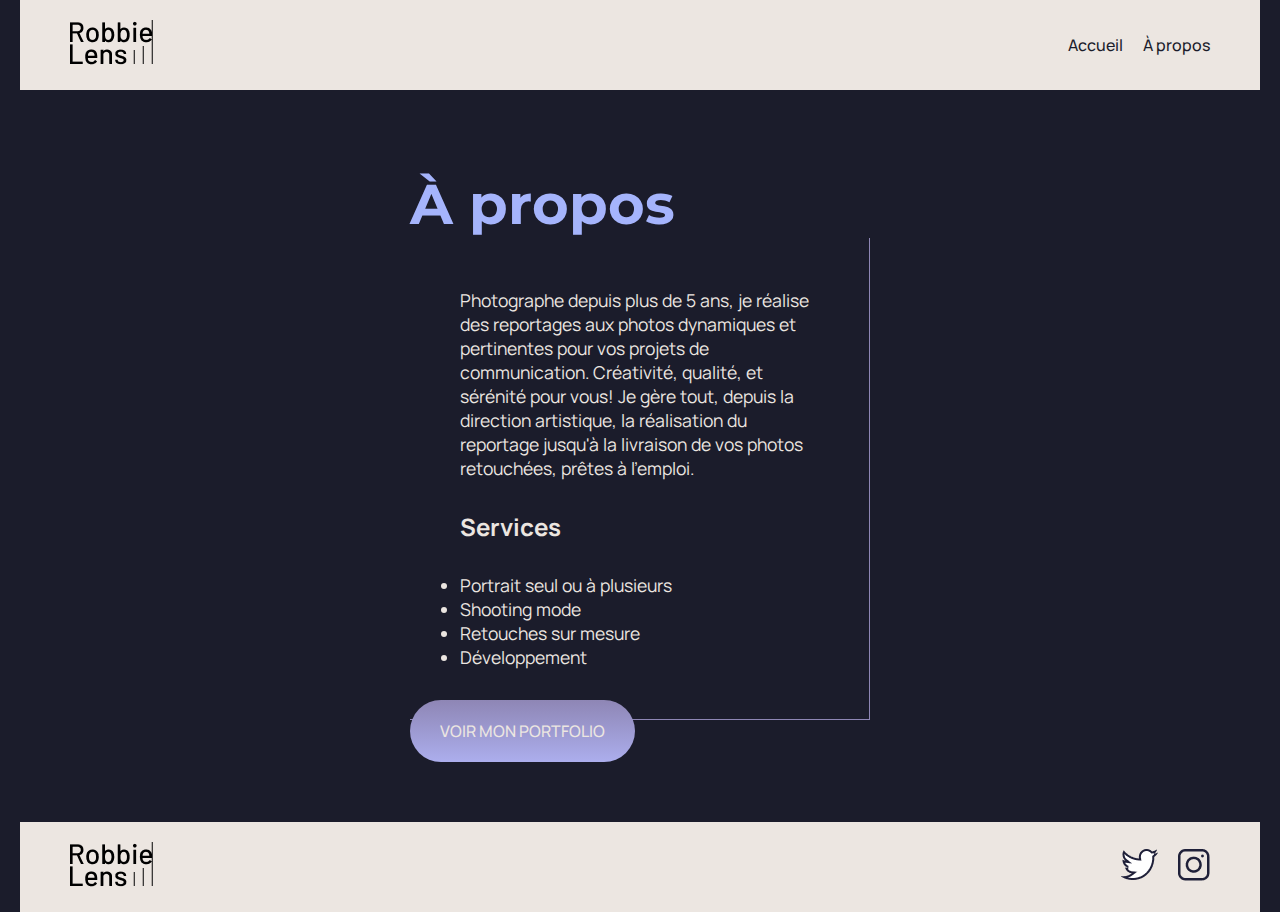
==== a-propos.html @ 096ef297 "premier refactor des styles" ====
<!DOCTYPE html>
<html lang="fr">
  <head>
    <meta charset="UTF-8" />
    <meta
      http-equiv="X-UA-Compatible"
      content="IE=edge" />
    <meta
      name="viewport"
      content="width=device-width, initial-scale=1.0" />

    <!-- Import Google Fonts: Montserrat(48px, all available) et Manrope(48px, all available) -->
    <link
      rel="preconnect"
      href="https://fonts.googleapis.com" />
    <link
      rel="preconnect"
      href="https://fonts.gstatic.com"
      crossorigin />
    <link
      href="https://fonts.googleapis.com/css2?family=Manrope:wght@200;300;400;500;600;700;800&family=Montserrat:ital,wght@0,100;0,200;0,300;0,400;0,500;0,600;0,700;0,800;0,900;1,100;1,200;1,300;1,400;1,500;1,600;1,700;1,800;1,900&display=swap"
      rel="stylesheet" />

    <!-- Import CSS Files -->
    <link
      rel="stylesheet"
      href="styles.css" />
    <link
      rel="stylesheet"
      href="a-propos.styles.css" />

    <title>À propos - Robbie Lens Photographie</title>
  </head>

  <body>
    <div class="page-container">
      <header>
        <a
          href="index.html"
          class="lien-icone">
          <img
            src="images/robbie-lens-logo.png"
            alt="Logo Robbie Lens" />
        </a>
        <nav>
          <a href="index.html">Accueil</a>
          <a href="a-propos.html">À propos</a>
        </nav>
      </header>
      <main class="main-container">
        <section>
          <h1>À propos</h1>
          <div class="carre-contenu">
            <p>
              Photographe depuis plus de 5 ans, je réalise des reportages aux
              photos dynamiques et pertinentes pour vos projets de
              communication. Créativité, qualité, et sérénité pour vous! Je gère
              tout, depuis la direction artistique, la réalisation du reportage
              jusqu'à la livraison de vos photos retouchées, prêtes à l'emploi.
            </p>
            <h2>Services</h2>
            <ul>
              <li>Portrait seul ou à plusieurs</li>
              <li>Shooting mode</li>
              <li>Retouches sur mesure</li>
              <li>Développement</li>
            </ul>
          </div>
          <div>
            <a
              href=""
              class="callToAction"
              >VOIR MON PORTFOLIO</a
            >
          </div>
        </section>
      </main>
      <footer>
        <a
          href="index.html"
          class="lien-icone">
          <img
            src="images/robbie-lens-logo.png"
            alt="Logo Robbie Lens" />
        </a>
        <div class="social-media">
          <a
            target="_blank"
            href="https://twitter.com/"
            class="lien-icone">
            <img
              src="images/twitter.png"
              alt="Logo Twitter" />
          </a>
          <a
            target="_blank"
            href="https://www.instagram.com/"
            class="lien-icone">
            <img
              src="images/instagram.png"
              alt="Logo Instagram" />
          </a>
        </div>
      </footer>
    </div>
  </body>
</html>
---- styles.css ----
* {
  margin: 0;
  padding: 0;
  /* color: #1b1c2b;
  color: #ece6e1; */
}

body {
  font-family: "Manrope", sans-serif;
  font-size: 1em;
  background-color: #1b1c2b;
}
.page-container {
  max-width: 1950px;
  margin: 0 auto;
  padding: 0 20px;
}

a {
  color: #1b1c2b;
  font-weight: 500;
  text-decoration: none;
}
a:hover {
  text-decoration: underline;
}

em {
  color: #a5b4fc;
  font-style: normal;
}

h1 {
  font-size: 3.5em;
  color: #a5b4fc;
  font-family: "Montserrat", sans-serif;
}

h2 {
  color: #ece6e1;
}

p,
li {
  font-size: 1.1em;
  color: #ece6e1;
}

header,
footer {
  display: flex;
  justify-content: space-between;
  background-color: #ece6e1;
  padding: 20px 50px;
}
header .lien-icone,
footer .lien-icone {
  flex: 1;
}

header nav,
footer .social-media {
  display: flex;
  gap: 20px;
  justify-content: center;
  align-items: center;
}

.callToAction {
  background: linear-gradient(#8e86b5, #acaeed);
  color: #ece6e1;
  border-radius: 50px;
  padding: 20px 30px;
}

.callToAction:hover {
  background: linear-gradient(#696484, #8788ba);
  text-decoration: none;
}

.lien-icone:hover {
  opacity: 0.5;
}

section {
  padding: 80px;
}
---- a-propos.styles.css ----
.main-container {
  width: 50%;
  margin: auto;
}

.carre-contenu {
  border-right: 1px solid #8e86b5;
  border-bottom: 1px solid #8e86b5;
  padding: 50px;
}

.carre-contenu h2 {
  margin-top: 30px;
}

.carre-contenu ul {
  margin-top: 30px;
}
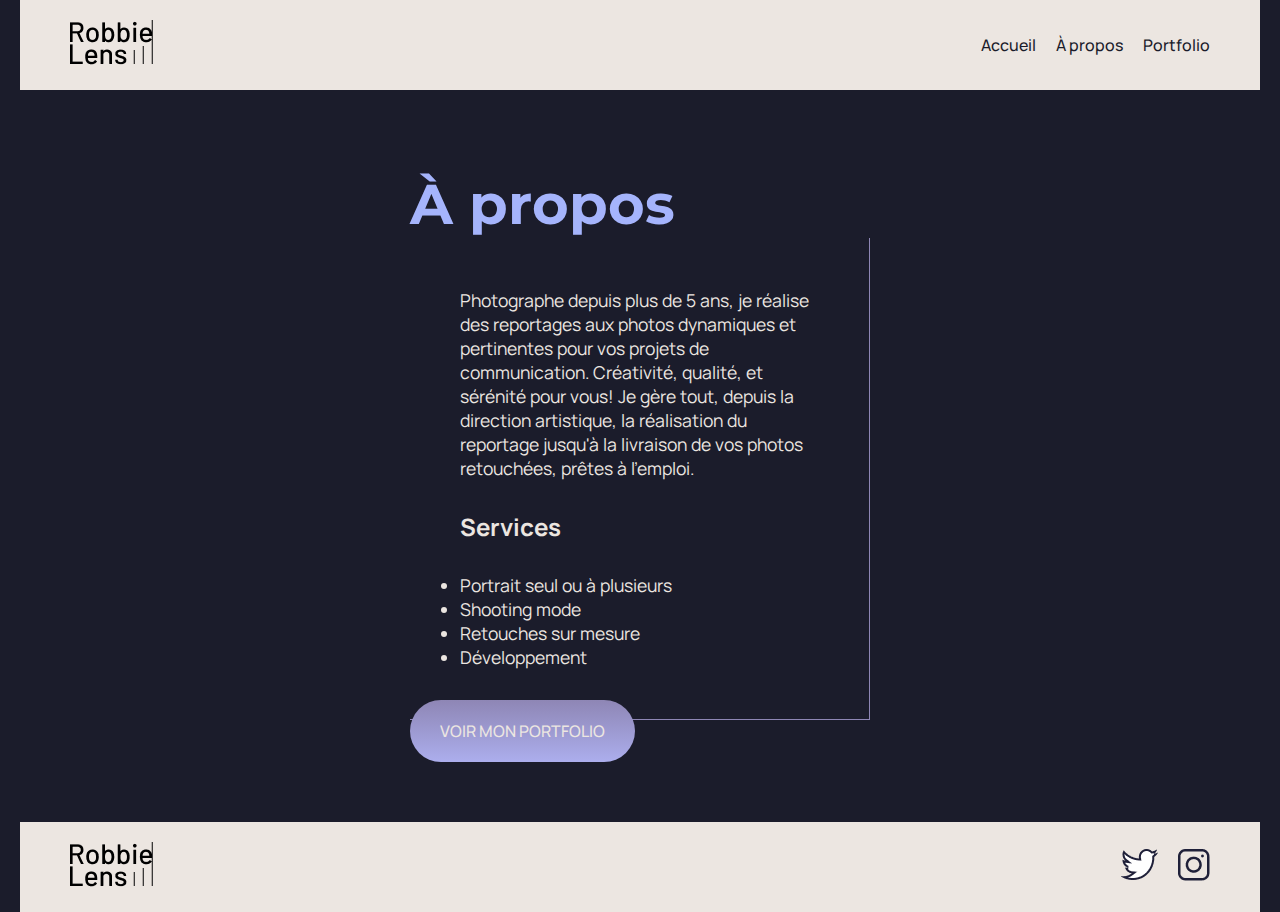
==== commit f95f9a67: "corrige bug mineur sur le header et le footer lié au click du logo" ====
--- a/a-propos.html
+++ b/a-propos.html
@@ -35,18 +35,24 @@
   <body>
     <div class="page-container">
       <header>
-        <a
-          href="index.html"
-          class="lien-icone">
-          <img
-            src="images/robbie-lens-logo.png"
-            alt="Logo Robbie Lens" />
-        </a>
         <nav>
-          <a href="index.html">Accueil</a>
-          <a href="a-propos.html">À propos</a>
+          <div class="lien-icone-container">
+            <a
+              href="index.html"
+              class="lien-icone">
+              <img
+                src="images/robbie-lens-logo.png"
+                alt="Logo Robbie Lens" />
+            </a>
+          </div>
+          <div class="navigation-links-container">
+            <a href="index.html">Accueil</a>
+            <a href="a-propos.html">À propos</a>
+            <a href="portfolio.html">Portfolio</a>
+          </div>
         </nav>
       </header>
+
       <main class="main-container">
         <section>
           <h1>À propos</h1>
@@ -76,13 +82,17 @@
         </section>
       </main>
       <footer>
-        <a
-          href="index.html"
-          class="lien-icone">
-          <img
-            src="images/robbie-lens-logo.png"
-            alt="Logo Robbie Lens" />
-        </a>
+        <nav>
+          <div class="lien-icone-container">
+            <a
+              href="index.html"
+              class="lien-icone">
+              <img
+                src="images/robbie-lens-logo.png"
+                alt="Logo Robbie Lens" />
+            </a>
+          </div>
+        </nav>
         <div class="social-media">
           <a
             target="_blank"
--- a/styles.css
+++ b/styles.css
@@ -46,20 +46,19 @@
   color: #ece6e1;
 }
 
-header,
+header nav,
 footer {
   display: flex;
   justify-content: space-between;
   background-color: #ece6e1;
   padding: 20px 50px;
 }
-header .lien-icone,
-footer .lien-icone {
+.lien-icone-container {
   flex: 1;
 }
 
-header nav,
-footer .social-media {
+.navigation-links-container,
+.social-media {
   display: flex;
   gap: 20px;
   justify-content: center;
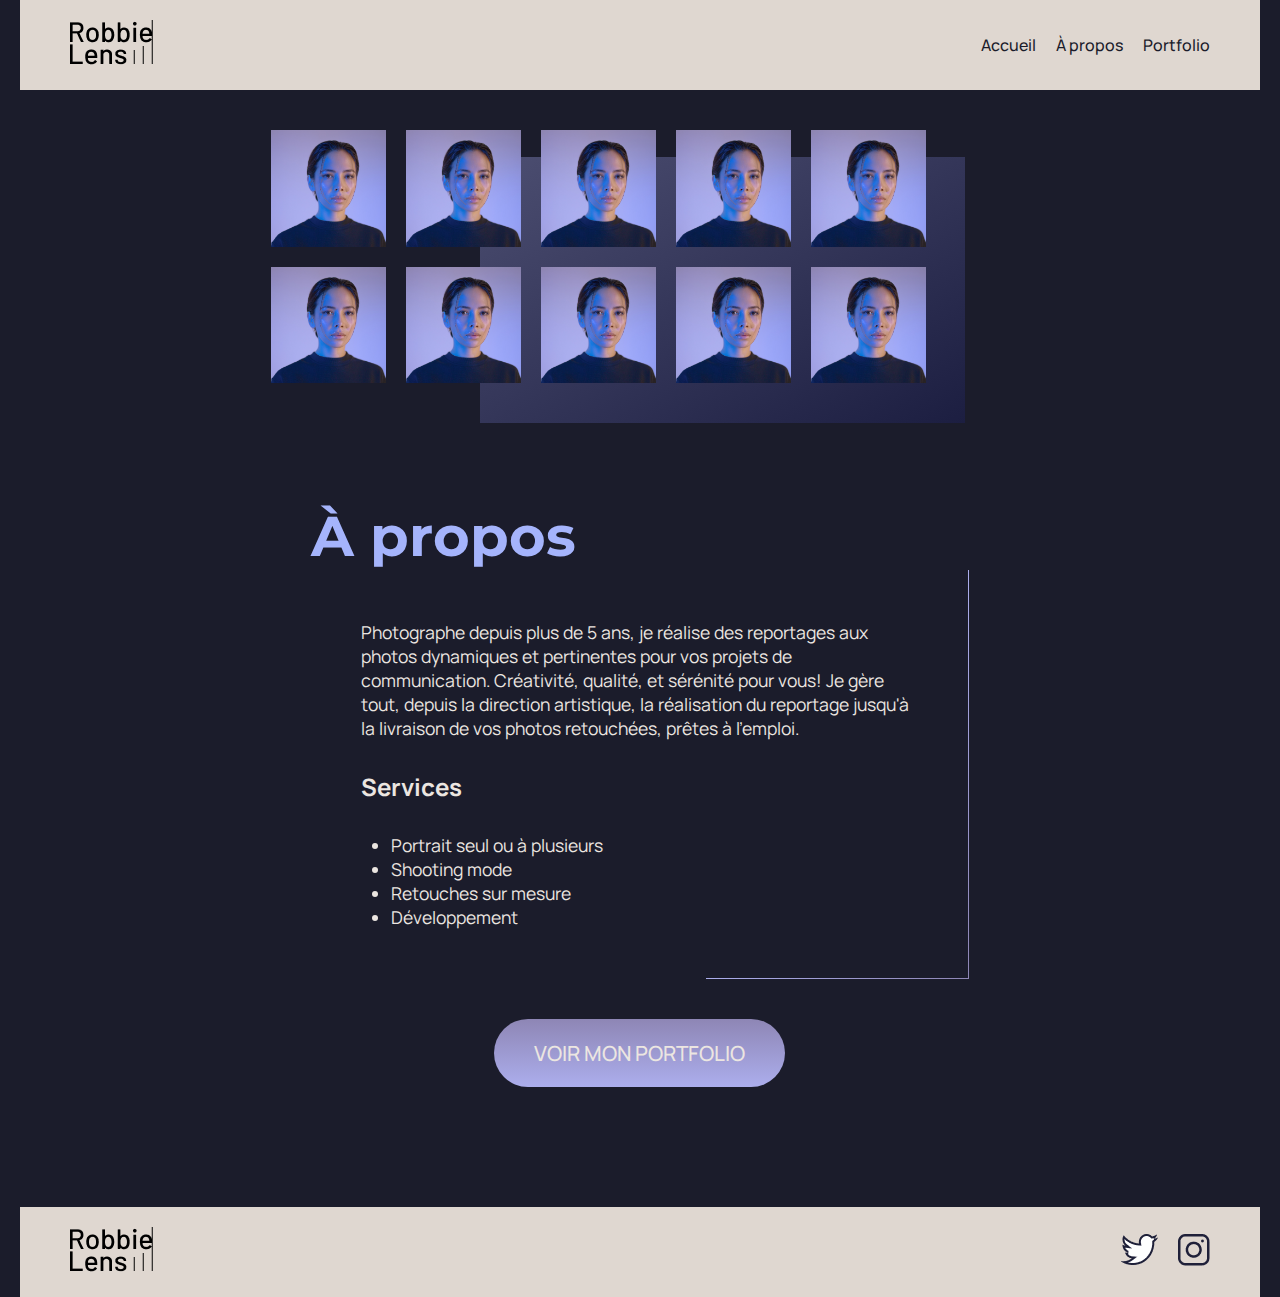
==== commit 7368751a: "navbar sticky+ nettoyage div et classes css inutiles + nuances de couleurs + bouton manquant dans in" ====
--- a/a-propos.html
+++ b/a-propos.html
@@ -34,27 +34,62 @@
 
   <body>
     <div class="page-container">
+      <nav class="sticky-navbar">
+        <div class="lien-icone-container">
+          <a
+            href="index.html"
+            class="lien-icone">
+            <img
+              src="images/robbie-lens-logo.png"
+              alt="Logo Robbie Lens" />
+          </a>
+        </div>
+        <div class="navigation-links-container">
+          <a href="index.html">Accueil</a>
+          <a href="a-propos.html">À propos</a>
+          <a href="portfolio.html">Portfolio</a>
+        </div>
+      </nav>
+
       <header>
-        <nav>
-          <div class="lien-icone-container">
-            <a
-              href="index.html"
-              class="lien-icone">
-              <img
-                src="images/robbie-lens-logo.png"
-                alt="Logo Robbie Lens" />
-            </a>
+        <div class="banner">
+          <div class="images-container">
+            <img
+              src="images/robbie-lens-portrait.png"
+              alt="Photo de Robbie Lens" />
+            <img
+              src="images/robbie-lens-portrait.png"
+              alt="Photo de Robbie Lens" />
+            <img
+              src="images/robbie-lens-portrait.png"
+              alt="Photo de Robbie Lens" />
+            <img
+              src="images/robbie-lens-portrait.png"
+              alt="Photo de Robbie Lens" />
+            <img
+              src="images/robbie-lens-portrait.png"
+              alt="Photo de Robbie Lens" />
+            <img
+              src="images/robbie-lens-portrait.png"
+              alt="Photo de Robbie Lens" />
+            <img
+              src="images/robbie-lens-portrait.png"
+              alt="Photo de Robbie Lens" />
+            <img
+              src="images/robbie-lens-portrait.png"
+              alt="Photo de Robbie Lens" />
+            <img
+              src="images/robbie-lens-portrait.png"
+              alt="Photo de Robbie Lens" />
+            <img
+              src="images/robbie-lens-portrait.png"
+              alt="Photo de Robbie Lens" />
           </div>
-          <div class="navigation-links-container">
-            <a href="index.html">Accueil</a>
-            <a href="a-propos.html">À propos</a>
-            <a href="portfolio.html">Portfolio</a>
-          </div>
-        </nav>
+        </div>
       </header>
 
       <main class="main-container">
-        <section>
+        <section class="carre">
           <h1>À propos</h1>
           <div class="carre-contenu">
             <p>
@@ -72,15 +107,14 @@
               <li>Développement</li>
             </ul>
           </div>
-          <div>
-            <a
-              href=""
-              class="callToAction"
-              >VOIR MON PORTFOLIO</a
-            >
-          </div>
+          <a
+            href="portfolio.html"
+            class="callToAction"
+            >VOIR MON PORTFOLIO</a
+          >
         </section>
       </main>
+
       <footer>
         <nav>
           <div class="lien-icone-container">
--- a/styles.css
+++ b/styles.css
@@ -1,8 +1,15 @@
+/* 
+  color: #1b1c2b;
+  color: #1b1c2b;
+  color: #1b1c2b;
+  
+  color: #ece6e1;
+  color: #e5deda;
+  color: #dfd7d0;
+   */
 * {
   margin: 0;
   padding: 0;
-  /* color: #1b1c2b;
-  color: #ece6e1; */
 }
 
 body {
@@ -32,6 +39,7 @@
 
 h1 {
   font-size: 3.5em;
+  line-height: 120%;
   color: #a5b4fc;
   font-family: "Montserrat", sans-serif;
 }
@@ -46,13 +54,20 @@
   color: #ece6e1;
 }
 
-header nav,
+.sticky-navbar {
+  position: sticky;
+  top: 0;
+  z-index: 1;
+}
+
+.sticky-navbar,
 footer {
   display: flex;
   justify-content: space-between;
-  background-color: #ece6e1;
+  background-color: #dfd7d0;
   padding: 20px 50px;
 }
+
 .lien-icone-container {
   flex: 1;
 }
@@ -66,10 +81,12 @@
 }
 
 .callToAction {
+  font-size: 1.3em;
+  width: fit-content;
+  padding: 20px 40px;
   background: linear-gradient(#8e86b5, #acaeed);
   color: #ece6e1;
   border-radius: 50px;
-  padding: 20px 30px;
 }
 
 .callToAction:hover {
--- a/a-propos.styles.css
+++ b/a-propos.styles.css
@@ -1,11 +1,47 @@
+.banner {
+  width: 66%;
+  margin: auto;
+}
+.banner .images-container {
+  width: 80%;
+  display: grid;
+  grid-template-columns: repeat(5, 1fr);
+  grid-template-rows: repeat(2, 1fr);
+  gap: 20px;
+  object-fit: cover;
+  padding: 40px;
+
+  background-image: linear-gradient(to bottom right, #4c4e71, #1c1e41);
+  background-repeat: no-repeat;
+  background-size: 66% 80%;
+  background-position: bottom right;
+}
+.images-container img {
+  width: 100%;
+  height: 100%;
+  object-fit: cover;
+}
+
 .main-container {
-  width: 50%;
+  width: 66%;
+  margin: auto;
+  display: flex;
+  flex-direction: column;
+  justify-content: center;
+  align-items: center;
+}
+
+.carre {
   margin: auto;
 }
 
 .carre-contenu {
-  border-right: 1px solid #8e86b5;
-  border-bottom: 1px solid #8e86b5;
+  background-image: linear-gradient(to right, #acaeed, #8e86b5),
+    linear-gradient(to bottom, #acaeed, #8e86b5);
+  background-repeat: no-repeat;
+  background-size: 40% 1.5px, 1.5px 100%;
+  background-position: bottom right;
+
   padding: 50px;
 }
 
@@ -14,5 +50,11 @@
 }
 
 .carre-contenu ul {
+  margin-left: 30px;
   margin-top: 30px;
 }
+
+.carre .callToAction {
+  display: block;
+  margin: 40px auto;
+}
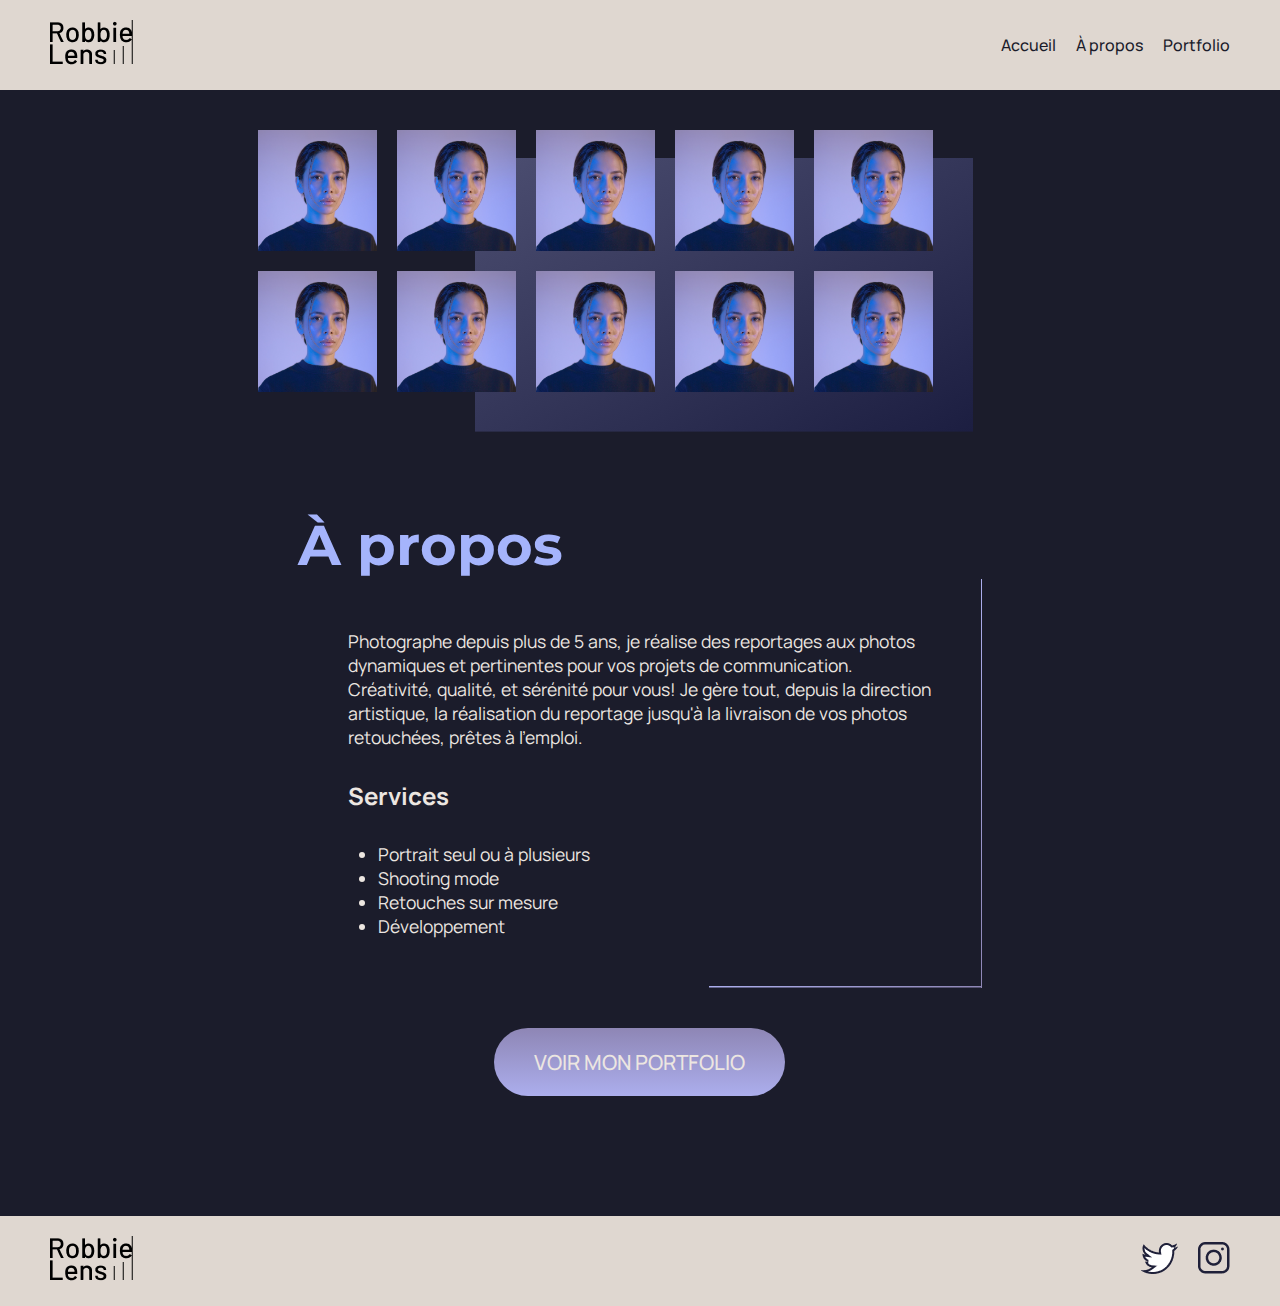
==== commit e2fc426b: "base de code pour p4c1_tableaux => deplace les fichiers css dans un dossier styles. + change de nom " ====
--- a/a-propos.html
+++ b/a-propos.html
@@ -24,10 +24,10 @@
     <!-- Import CSS Files -->
     <link
       rel="stylesheet"
-      href="styles.css" />
+      href="./styles/styles.css" />
     <link
       rel="stylesheet"
-      href="a-propos.styles.css" />
+      href="./styles/a-propos.css" />
 
     <title>À propos - Robbie Lens Photographie</title>
   </head>
@@ -35,7 +35,7 @@
   <body>
     <div class="page-container">
       <nav class="sticky-navbar">
-        <div class="lien-icone-container">
+        <div class="lien-robbieLensLogo-container">
           <a
             href="index.html"
             class="lien-icone">
@@ -115,9 +115,9 @@
         </section>
       </main>
 
-      <footer>
+      <footer class="page-footer">
         <nav>
-          <div class="lien-icone-container">
+          <div class="lien-robbieLensLogo-container">
             <a
               href="index.html"
               class="lien-icone">
--- a/styles/styles.css
+++ b/styles/styles.css
@@ -0,0 +1,123 @@
+/* 
+  color: #1b1c2b;
+  color: #1b1c2b;
+  color: #1b1c2b;
+  
+  color: #ece6e1;
+  color: #e5deda;
+  color: #dfd7d0;
+   */
+* {
+  margin: 0;
+  padding: 0;
+}
+
+body {
+  font-family: "Manrope", sans-serif;
+  font-size: 1em;
+  background-color: #1b1c2b;
+}
+.page-container {
+  max-width: 1950px;
+  margin: 0 auto;
+  padding: 0px;
+}
+
+a {
+  color: #1b1c2b;
+  font-weight: 500;
+  text-decoration: none;
+}
+a:hover {
+  text-decoration: underline;
+}
+
+em {
+  color: #a5b4fc;
+  font-style: normal;
+}
+
+h1 {
+  font-size: 3.5em;
+  line-height: 120%;
+  color: #a5b4fc;
+  font-family: "Montserrat", sans-serif;
+}
+
+h2 {
+  color: #ece6e1;
+}
+
+p,
+li {
+  font-size: 1.1em;
+  color: #ece6e1;
+}
+
+.sticky-navbar {
+  position: sticky;
+  top: 0;
+  z-index: 1;
+}
+
+.sticky-navbar,
+.page-footer {
+  display: flex;
+  justify-content: space-between;
+  background-color: #dfd7d0;
+  padding: 20px 50px;
+}
+.lien-robbieLensLogo-container {
+  flex: 1;
+}
+.lien-icone:hover {
+  opacity: 0.5;
+}
+
+.navigation-links-container,
+.social-media {
+  display: flex;
+  gap: 20px;
+  justify-content: center;
+  align-items: center;
+}
+
+.callToAction {
+  font-size: 1.3em;
+  width: fit-content;
+  padding: 20px 40px;
+  background: linear-gradient(#8e86b5, #acaeed);
+  color: #ece6e1;
+  border-radius: 50px;
+}
+
+.callToAction:hover {
+  background: linear-gradient(#696484, #8788ba);
+  text-decoration: none;
+}
+
+section {
+  padding: 80px;
+}
+
+.lien-photo-container {
+  position: relative;
+}
+
+.photo-hoverDisplay {
+  position: absolute;
+  top: 0;
+  left: 0;
+  right: 0;
+  bottom: 0;
+  display: none;
+  align-items: center;
+  justify-content: center;
+  font-size: 1.5em;
+  color: #ece6e1;
+  background-color: rgba(27, 28, 43, 0.7);
+}
+
+.lien-photo-container:hover .photo-hoverDisplay {
+  display: flex;
+}
--- a/styles/a-propos.css
+++ b/styles/a-propos.css
@@ -0,0 +1,60 @@
+.banner {
+  width: 66%;
+  margin: auto;
+}
+.banner .images-container {
+  width: 80%;
+  display: grid;
+  grid-template-columns: repeat(5, 1fr);
+  grid-template-rows: repeat(2, 1fr);
+  gap: 20px;
+  object-fit: cover;
+  padding: 40px;
+
+  background-image: linear-gradient(to bottom right, #4c4e71, #1c1e41);
+  background-repeat: no-repeat;
+  background-size: 66% 80%;
+  background-position: bottom right;
+}
+.images-container img {
+  width: 100%;
+  height: 100%;
+  object-fit: cover;
+}
+
+.main-container {
+  width: 66%;
+  margin: auto;
+  display: flex;
+  flex-direction: column;
+  justify-content: center;
+  align-items: center;
+}
+
+.carre {
+  margin: auto;
+}
+
+.carre-contenu {
+  background-image: linear-gradient(to right, #acaeed, #8e86b5),
+    linear-gradient(to bottom, #acaeed, #8e86b5);
+  background-repeat: no-repeat;
+  background-size: 40% 1.5px, 1.5px 100%;
+  background-position: bottom right;
+
+  padding: 50px;
+}
+
+.carre-contenu h2 {
+  margin-top: 30px;
+}
+
+.carre-contenu ul {
+  margin-left: 30px;
+  margin-top: 30px;
+}
+
+.carre .callToAction {
+  display: block;
+  margin: 40px auto;
+}
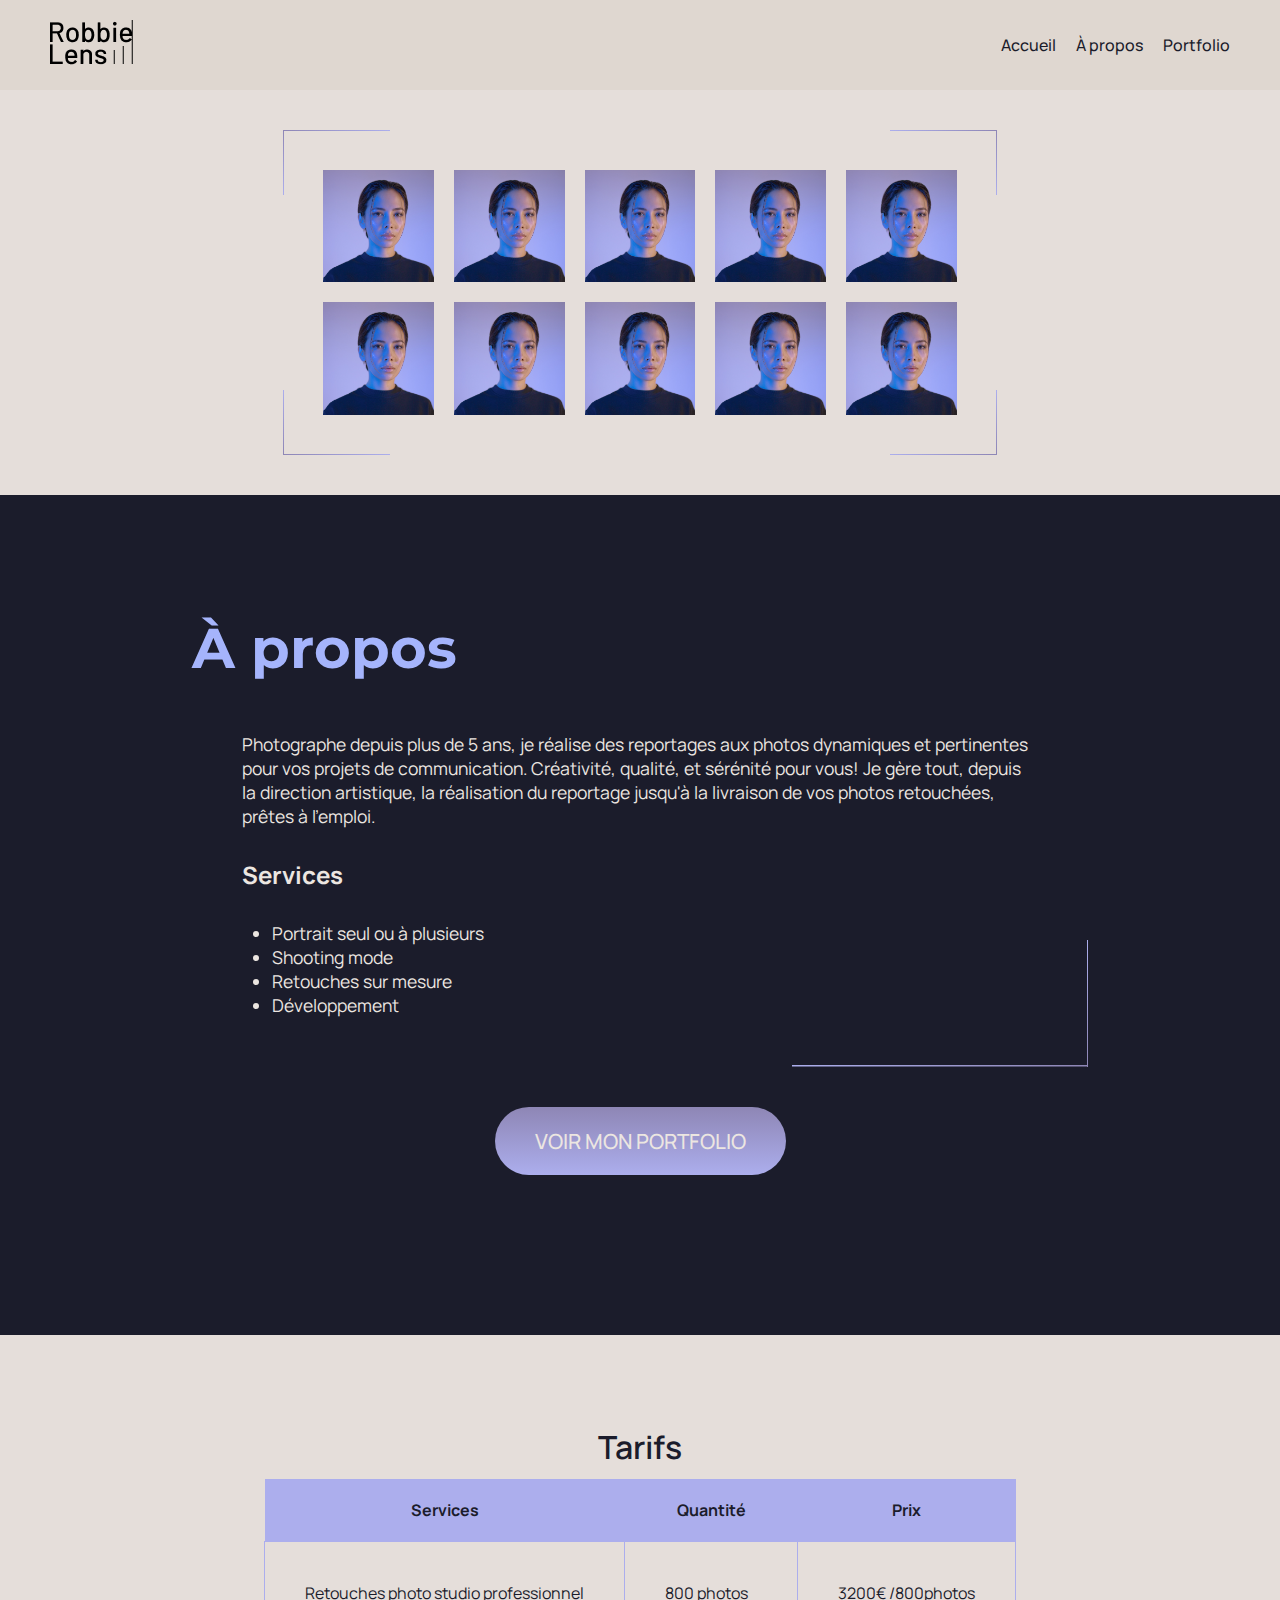
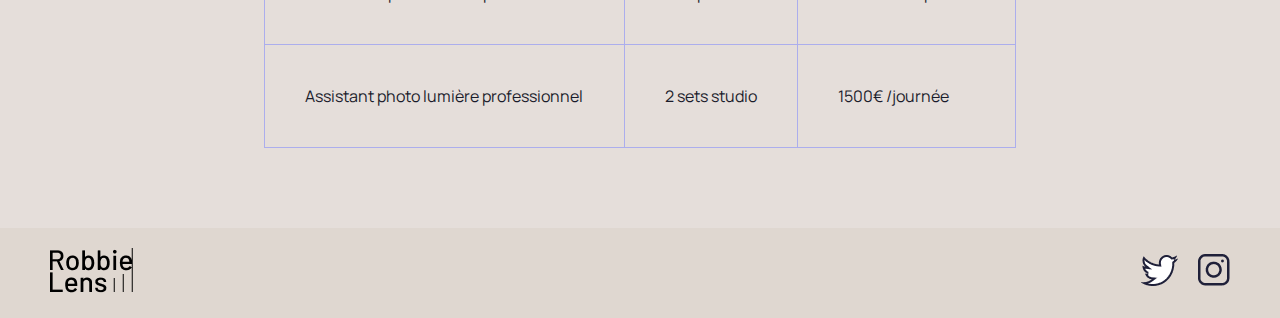
==== commit 1585e053: "ajoute tableau de tarification dans à-propos + corrige styles de la section "introduction" de la pag" ====
--- a/a-propos.html
+++ b/a-propos.html
@@ -89,29 +89,59 @@
       </header>
 
       <main class="main-container">
-        <section class="carre">
-          <h1>À propos</h1>
-          <div class="carre-contenu">
-            <p>
-              Photographe depuis plus de 5 ans, je réalise des reportages aux
-              photos dynamiques et pertinentes pour vos projets de
-              communication. Créativité, qualité, et sérénité pour vous! Je gère
-              tout, depuis la direction artistique, la réalisation du reportage
-              jusqu'à la livraison de vos photos retouchées, prêtes à l'emploi.
-            </p>
-            <h2>Services</h2>
-            <ul>
-              <li>Portrait seul ou à plusieurs</li>
-              <li>Shooting mode</li>
-              <li>Retouches sur mesure</li>
-              <li>Développement</li>
-            </ul>
+        <section class="introduction-section">
+          <div class="carre">
+            <h1>À propos</h1>
+            <div class="carre-contenu">
+              <p>
+                Photographe depuis plus de 5 ans, je réalise des reportages aux
+                photos dynamiques et pertinentes pour vos projets de
+                communication. Créativité, qualité, et sérénité pour vous! Je
+                gère tout, depuis la direction artistique, la réalisation du
+                reportage jusqu'à la livraison de vos photos retouchées, prêtes
+                à l'emploi.
+              </p>
+              <h2>Services</h2>
+              <ul>
+                <li>Portrait seul ou à plusieurs</li>
+                <li>Shooting mode</li>
+                <li>Retouches sur mesure</li>
+                <li>Développement</li>
+              </ul>
+            </div>
+            <a
+              href="portfolio.html"
+              class="callToAction"
+              >VOIR MON PORTFOLIO</a
+            >
           </div>
-          <a
-            href="portfolio.html"
-            class="callToAction"
-            >VOIR MON PORTFOLIO</a
-          >
+        </section>
+
+        <section class="tarifs-section">
+          <table>
+            <caption>
+              Tarifs
+            </caption>
+            <thead>
+              <tr>
+                <th>Services</th>
+                <th>Quantité</th>
+                <th>Prix</th>
+              </tr>
+            </thead>
+            <tbody>
+              <tr>
+                <td>Retouches photo studio professionnel</td>
+                <td>800 photos</td>
+                <td>3200€ /800photos</td>
+              </tr>
+              <tr>
+                <td>Assistant photo lumière professionnel</td>
+                <td>2 sets studio</td>
+                <td>1500€ /journée</td>
+              </tr>
+            </tbody>
+          </table>
         </section>
       </main>
 
--- a/styles/styles.css
+++ b/styles/styles.css
@@ -19,8 +19,7 @@
 }
 .page-container {
   max-width: 1950px;
-  margin: 0 auto;
-  padding: 0px;
+  margin: auto;
 }
 
 a {
--- a/styles/a-propos.css
+++ b/styles/a-propos.css
@@ -1,20 +1,76 @@
+/* 
+  color: #1b1c2b;
+  color: #1b1c2b;
+  color: #1b1c2b;
+  
+  color: #ece6e1;
+  color: #e5deda;
+  color: #dfd7d0;
+  color: #1b1c2b;
+  background-color: #e5deda;
+   */
+
+header {
+  background-color: #e5deda;
+  padding: 40px;
+}
 .banner {
   width: 66%;
   margin: auto;
 }
 .banner .images-container {
   width: 80%;
+  margin: auto;
+  padding: 40px;
   display: grid;
   grid-template-columns: repeat(5, 1fr);
   grid-template-rows: repeat(2, 1fr);
   gap: 20px;
   object-fit: cover;
-  padding: 40px;
 
-  background-image: linear-gradient(to bottom right, #4c4e71, #1c1e41);
+  /* background-image: linear-gradient(to bottom right, #4c4e71, #1c1e41);
   background-repeat: no-repeat;
   background-size: 66% 80%;
-  background-position: bottom right;
+  background-position: bottom right; */
+  background-image: linear-gradient(
+      to right,
+      #8e86b5 0%,
+      #acaeed 15%,
+      transparent 15%,
+      transparent 85%,
+      #acaeed 85%,
+      #8e86b5 100%
+    ),
+    linear-gradient(
+      to right,
+      #8e86b5 0%,
+      #acaeed 15%,
+      transparent 15%,
+      transparent 85%,
+      #acaeed 85%,
+      #8e86b5 100%
+    ),
+    linear-gradient(
+      to bottom,
+      #8e86b5 0%,
+      #acaeed 20%,
+      transparent 20%,
+      transparent 80%,
+      #acaeed 80%,
+      #8e86b5 100%
+    ),
+    linear-gradient(
+      to bottom,
+      #8e86b5 0%,
+      #acaeed 20%,
+      transparent 20%,
+      transparent 80%,
+      #acaeed 80%,
+      #8e86b5 100%
+    );
+  background-repeat: no-repeat;
+  background-size: 100% 1px, 100% 1px, 1px 100%, 1px 100%;
+  background-position: top, bottom, left, right;
 }
 .images-container img {
   width: 100%;
@@ -22,26 +78,18 @@
   object-fit: cover;
 }
 
-.main-container {
-  width: 66%;
+.carre {
+  width: 80%;
   margin: auto;
-  display: flex;
-  flex-direction: column;
-  justify-content: center;
-  align-items: center;
-}
-
-.carre {
-  margin: auto;
+  padding: 40px;
 }
 
 .carre-contenu {
   background-image: linear-gradient(to right, #acaeed, #8e86b5),
     linear-gradient(to bottom, #acaeed, #8e86b5);
   background-repeat: no-repeat;
-  background-size: 40% 1.5px, 1.5px 100%;
+  background-size: 33% 1.5px, 1.5px 33%;
   background-position: bottom right;
-
   padding: 50px;
 }
 
@@ -58,3 +106,30 @@
   display: block;
   margin: 40px auto;
 }
+
+.tarifs-section {
+  margin: auto;
+  color: #1b1c2b;
+  background-color: #e5deda;
+}
+
+.tarifs-section table {
+  margin: auto;
+  border-collapse: collapse;
+}
+
+.tarifs-section caption {
+  font-size: 2em;
+  margin: 10px;
+  font-weight: 600;
+}
+
+.tarifs-section th {
+  background-color: #acaeed;
+  padding: 20px;
+}
+.tarifs-section td {
+  border: 1px solid #acaeed;
+
+  padding: 40px;
+}
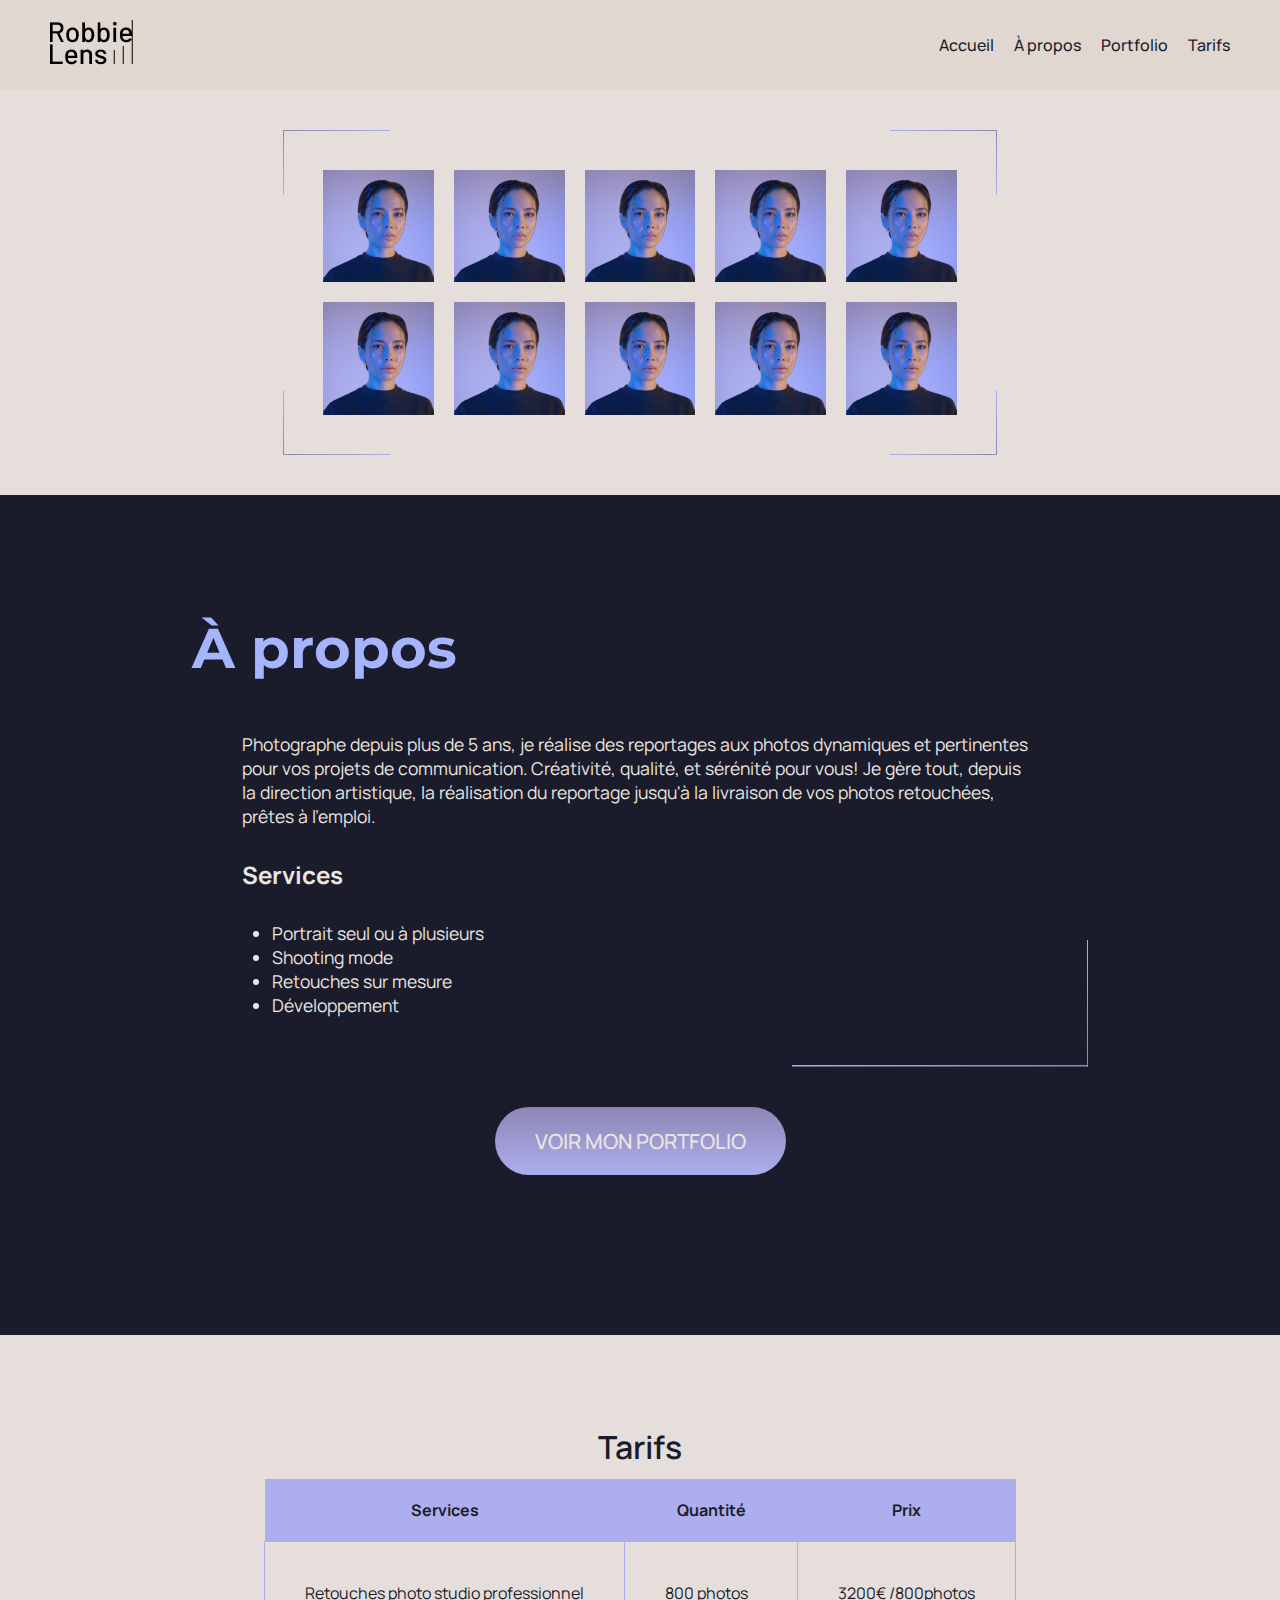
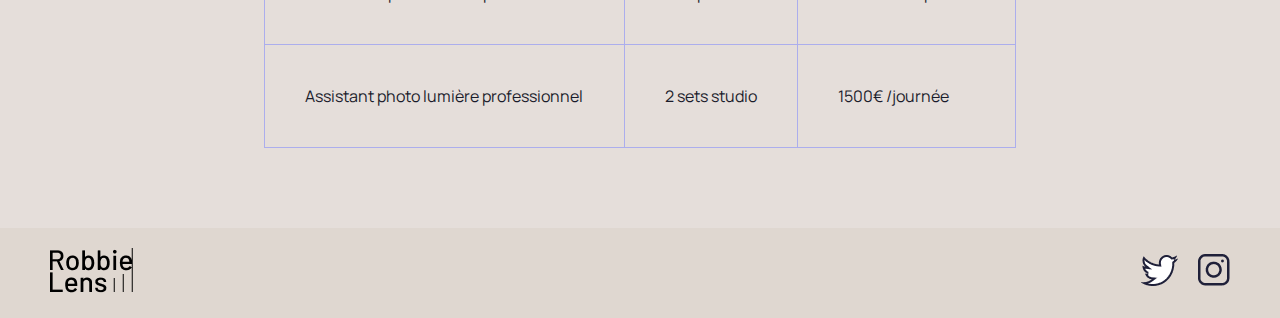
==== commit 90ba5395: "ajoute dans la navbar 'Tarifs' (section dans la page à propos)" ====
--- a/a-propos.html
+++ b/a-propos.html
@@ -45,9 +45,10 @@
           </a>
         </div>
         <div class="navigation-links-container">
-          <a href="index.html">Accueil</a>
-          <a href="a-propos.html">À propos</a>
-          <a href="portfolio.html">Portfolio</a>
+          <a href="./index.html">Accueil</a>
+          <a href="./a-propos.html">À propos</a>
+          <a href="./portfolio.html">Portfolio</a>
+          <a href="#id-tarifs-section">Tarifs</a>
         </div>
       </nav>
 
@@ -117,7 +118,9 @@
           </div>
         </section>
 
-        <section class="tarifs-section">
+        <section
+          id="id-tarifs-section"
+          class="tarifs-section">
           <table>
             <caption>
               Tarifs
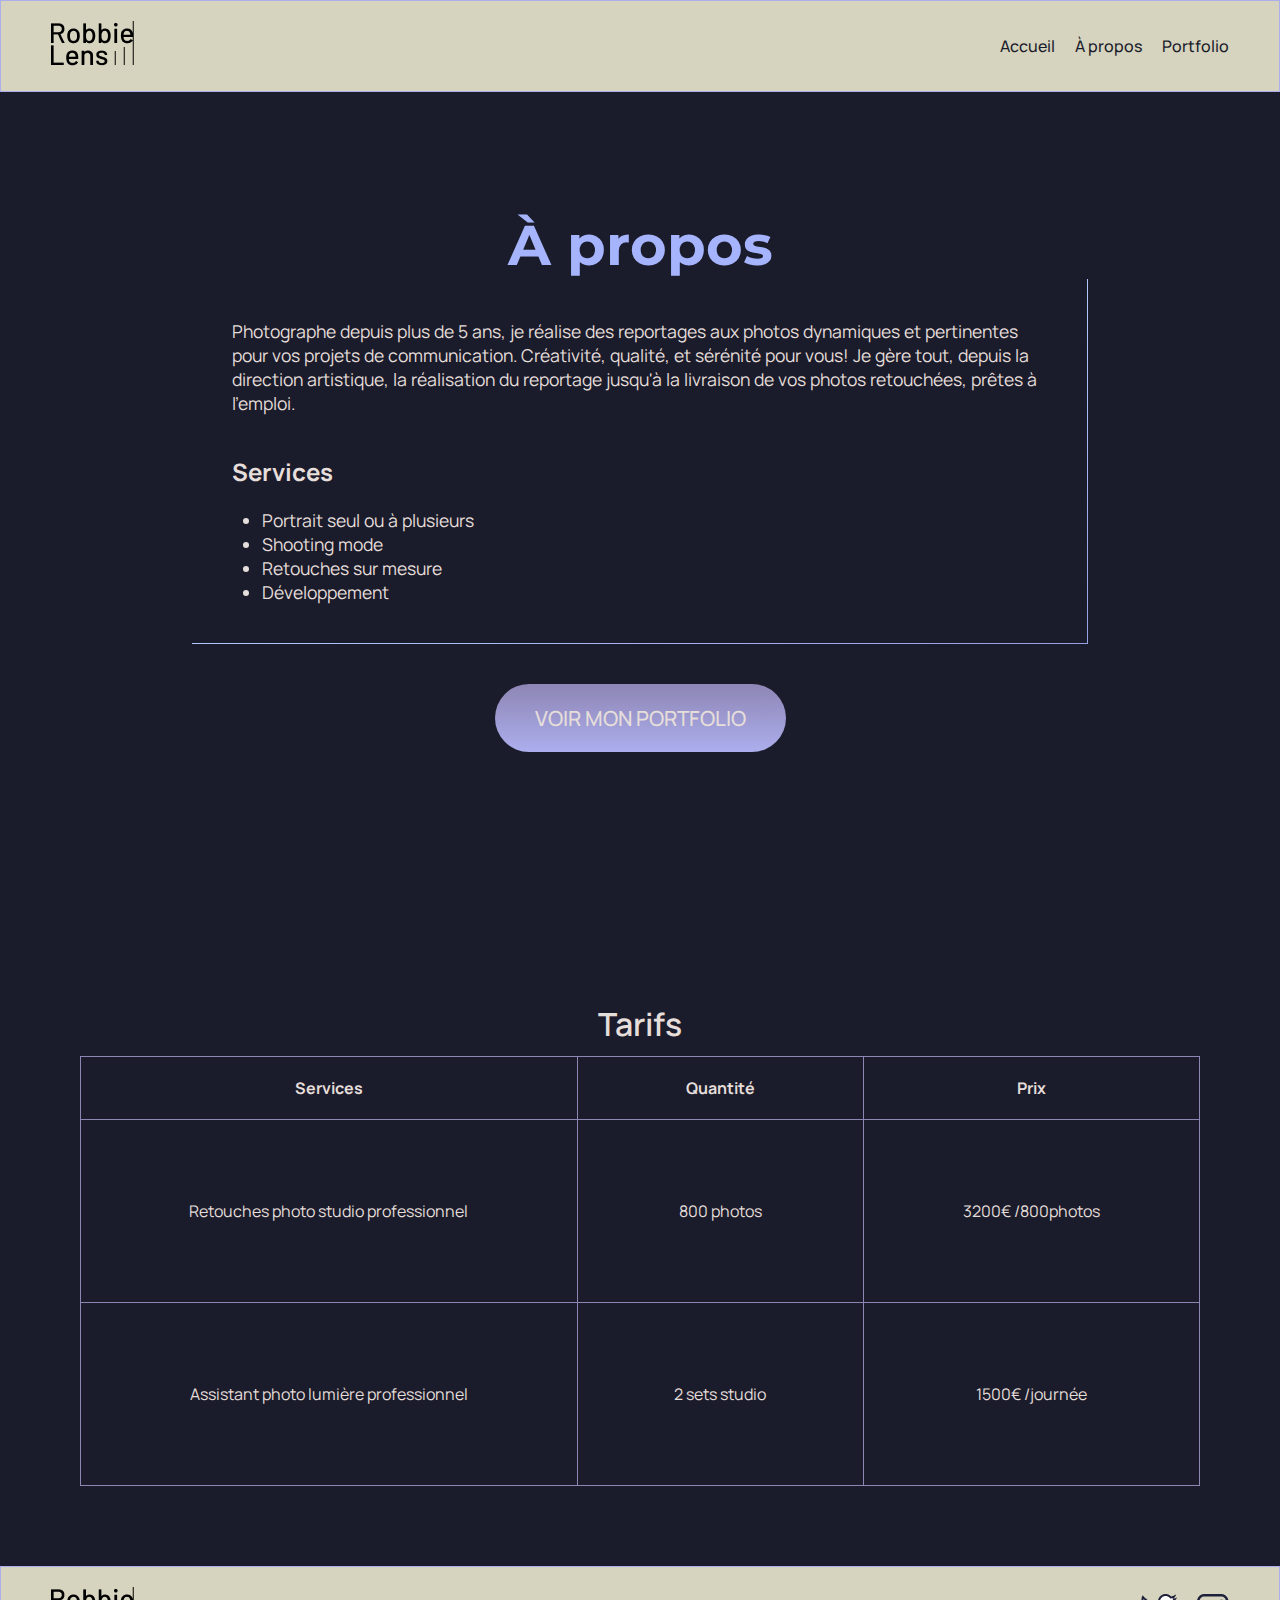
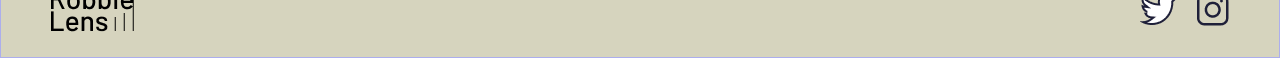
==== commit bf81091e: "plusieurs changement de mise en page: couleurs, tailles des certains effets, alignement des textes, " ====
--- a/a-propos.html
+++ b/a-propos.html
@@ -48,46 +48,9 @@
           <a href="./index.html">Accueil</a>
           <a href="./a-propos.html">À propos</a>
           <a href="./portfolio.html">Portfolio</a>
-          <a href="#id-tarifs-section">Tarifs</a>
+          <!-- <a href="#id-tarifs-section">Tarifs</a> -->
         </div>
       </nav>
-
-      <header>
-        <div class="banner">
-          <div class="images-container">
-            <img
-              src="images/robbie-lens-portrait.png"
-              alt="Photo de Robbie Lens" />
-            <img
-              src="images/robbie-lens-portrait.png"
-              alt="Photo de Robbie Lens" />
-            <img
-              src="images/robbie-lens-portrait.png"
-              alt="Photo de Robbie Lens" />
-            <img
-              src="images/robbie-lens-portrait.png"
-              alt="Photo de Robbie Lens" />
-            <img
-              src="images/robbie-lens-portrait.png"
-              alt="Photo de Robbie Lens" />
-            <img
-              src="images/robbie-lens-portrait.png"
-              alt="Photo de Robbie Lens" />
-            <img
-              src="images/robbie-lens-portrait.png"
-              alt="Photo de Robbie Lens" />
-            <img
-              src="images/robbie-lens-portrait.png"
-              alt="Photo de Robbie Lens" />
-            <img
-              src="images/robbie-lens-portrait.png"
-              alt="Photo de Robbie Lens" />
-            <img
-              src="images/robbie-lens-portrait.png"
-              alt="Photo de Robbie Lens" />
-          </div>
-        </div>
-      </header>
 
       <main class="main-container">
         <section class="introduction-section">
--- a/styles/styles.css
+++ b/styles/styles.css
@@ -1,12 +1,24 @@
 /* 
-  color: #1b1c2b;
-  color: #1b1c2b;
-  color: #1b1c2b;
+  color: rgb(57, 68, 99); #394463;
+  color: rgb(42, 48, 71); #2a3047;
+  color: rgb(27, 28, 43); #1b1c2b;
   
-  color: #ece6e1;
-  color: #e5deda;
-  color: #dfd7d0;
+  color: rgb(172, 174, 237); #acaeed;
+  color: rgb(157, 159, 222); #9d9fde;
+  color: rgb(137, 139, 202); #898bca;
+
+  
+  
+  color: rgb(245, 235, 235); #f5ebeb;
+  color: rgb(229, 222, 218); #e6deda;
+  color: rgb(210, 200, 190); #d2c8be;
+  
+  color: rgb(180, 195, 255); #b4c3ff;
+  color: rgb(150, 165, 225); #96a5e1;
+  color: rgb(120, 135, 195); #7887c3;
+  
    */
+
 * {
   margin: 0;
   padding: 0;
@@ -44,13 +56,13 @@
 }
 
 h2 {
-  color: #ece6e1;
+  color: #e5deda;
 }
 
 p,
 li {
   font-size: 1.1em;
-  color: #ece6e1;
+  color: #e5deda;
 }
 
 .sticky-navbar {
@@ -63,8 +75,9 @@
 .page-footer {
   display: flex;
   justify-content: space-between;
-  background-color: #dfd7d0;
+  background-color: #d6d4be;
   padding: 20px 50px;
+  border: 1px solid #acaeed;
 }
 .lien-robbieLensLogo-container {
   flex: 1;
@@ -86,12 +99,13 @@
   width: fit-content;
   padding: 20px 40px;
   background: linear-gradient(#8e86b5, #acaeed);
-  color: #ece6e1;
+  color: #e5deda;
   border-radius: 50px;
 }
 
 .callToAction:hover {
   background: linear-gradient(#696484, #8788ba);
+  background: linear-gradient(#705e7d, #8e86b5);
   text-decoration: none;
 }
 
@@ -113,7 +127,7 @@
   align-items: center;
   justify-content: center;
   font-size: 1.5em;
-  color: #ece6e1;
+  color: #e5deda;
   background-color: rgba(27, 28, 43, 0.7);
 }
 
--- a/styles/a-propos.css
+++ b/styles/a-propos.css
@@ -1,82 +1,21 @@
 /* 
-  color: #1b1c2b;
-  color: #1b1c2b;
-  color: #1b1c2b;
+  color: rgb(57, 68, 99); #394463;
+  color: rgb(42, 48, 71); #2a3047;
+  color: rgb(27, 28, 43); #1b1c2b;
   
-  color: #ece6e1;
-  color: #e5deda;
-  color: #dfd7d0;
-  color: #1b1c2b;
-  background-color: #e5deda;
+  color: rgb(172, 174, 237); #acaeed;
+  color: rgb(157, 154, 209); #9d9ad1;
+  color: rgb(142, 134, 181); #8e86b5; 
+  
+  
+  color: rgb(244, 242, 246); #f4f2f6;
+  color: rgb(229, 222, 218); #e5deda ;
+  color: rgb(214, 212, 190); #d6d4be ;
+  
+  color : rgb(180, 200, 255); #b4c8ff;
+  color : rgb(165, 180, 252); #a5b4fc;
+  color : rgb(150, 160, 224); #96a0e0;
    */
-
-header {
-  background-color: #e5deda;
-  padding: 40px;
-}
-.banner {
-  width: 66%;
-  margin: auto;
-}
-.banner .images-container {
-  width: 80%;
-  margin: auto;
-  padding: 40px;
-  display: grid;
-  grid-template-columns: repeat(5, 1fr);
-  grid-template-rows: repeat(2, 1fr);
-  gap: 20px;
-  object-fit: cover;
-
-  /* background-image: linear-gradient(to bottom right, #4c4e71, #1c1e41);
-  background-repeat: no-repeat;
-  background-size: 66% 80%;
-  background-position: bottom right; */
-  background-image: linear-gradient(
-      to right,
-      #8e86b5 0%,
-      #acaeed 15%,
-      transparent 15%,
-      transparent 85%,
-      #acaeed 85%,
-      #8e86b5 100%
-    ),
-    linear-gradient(
-      to right,
-      #8e86b5 0%,
-      #acaeed 15%,
-      transparent 15%,
-      transparent 85%,
-      #acaeed 85%,
-      #8e86b5 100%
-    ),
-    linear-gradient(
-      to bottom,
-      #8e86b5 0%,
-      #acaeed 20%,
-      transparent 20%,
-      transparent 80%,
-      #acaeed 80%,
-      #8e86b5 100%
-    ),
-    linear-gradient(
-      to bottom,
-      #8e86b5 0%,
-      #acaeed 20%,
-      transparent 20%,
-      transparent 80%,
-      #acaeed 80%,
-      #8e86b5 100%
-    );
-  background-repeat: no-repeat;
-  background-size: 100% 1px, 100% 1px, 1px 100%, 1px 100%;
-  background-position: top, bottom, left, right;
-}
-.images-container img {
-  width: 100%;
-  height: 100%;
-  object-fit: cover;
-}
 
 .carre {
   width: 80%;
@@ -84,22 +23,26 @@
   padding: 40px;
 }
 
+.carre h1 {
+  text-align: center;
+}
+
 .carre-contenu {
-  background-image: linear-gradient(to right, #acaeed, #8e86b5),
-    linear-gradient(to bottom, #acaeed, #8e86b5);
+  background-image: linear-gradient(to right, #b4c8ff, #96a0e0),
+    linear-gradient(to bottom, #b4c8ff, #96a0e0);
   background-repeat: no-repeat;
-  background-size: 33% 1.5px, 1.5px 33%;
+  background-size: 100% 1.5px, 1.5px 100%;
   background-position: bottom right;
-  padding: 50px;
+  padding: 40px;
 }
 
 .carre-contenu h2 {
-  margin-top: 30px;
+  margin-top: 40px;
 }
 
 .carre-contenu ul {
   margin-left: 30px;
-  margin-top: 30px;
+  margin-top: 20px;
 }
 
 .carre .callToAction {
@@ -107,14 +50,9 @@
   margin: 40px auto;
 }
 
-.tarifs-section {
-  margin: auto;
-  color: #1b1c2b;
-  background-color: #e5deda;
-}
-
 .tarifs-section table {
-  margin: auto;
+  width: 100%;
+  color: #e5deda;
   border-collapse: collapse;
 }
 
@@ -125,11 +63,11 @@
 }
 
 .tarifs-section th {
-  background-color: #acaeed;
+  border: 1px solid #8e86b5;
   padding: 20px;
 }
 .tarifs-section td {
-  border: 1px solid #acaeed;
-
-  padding: 40px;
+  border: 1px solid #8e86b5;
+  text-align: center;
+  padding: 80px;
 }
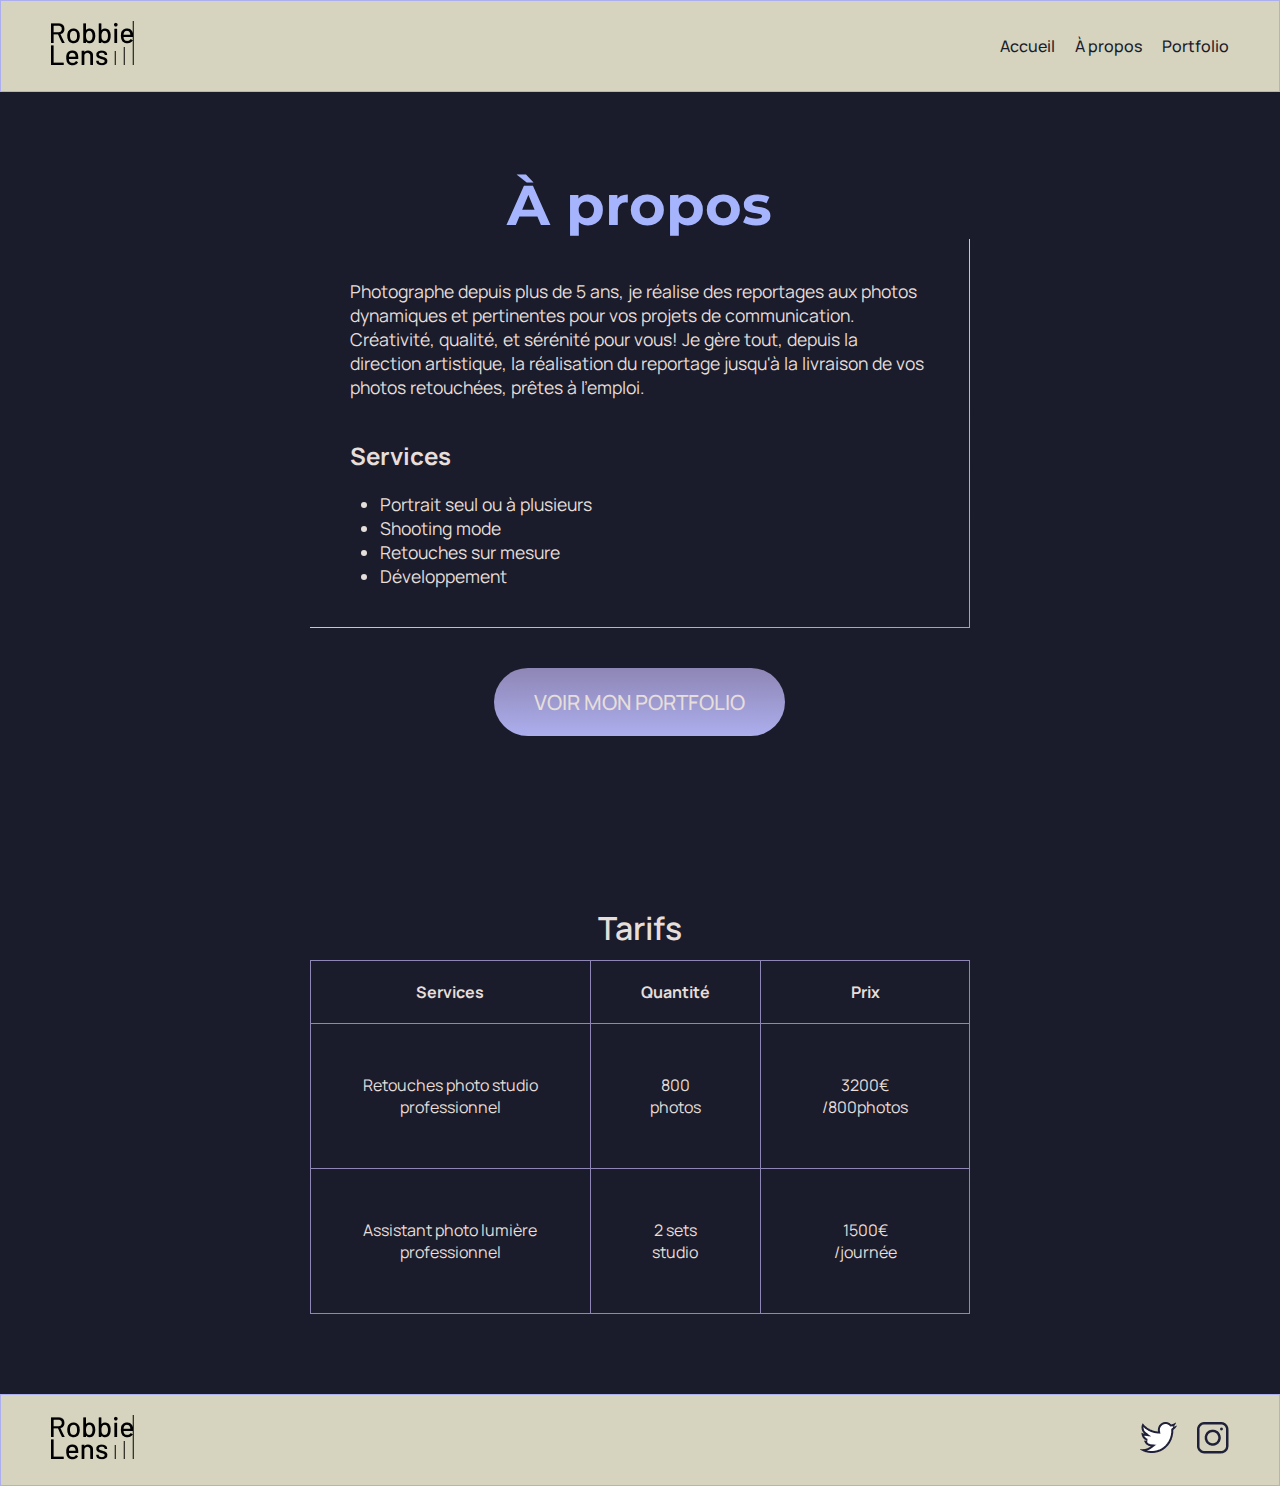
==== commit 5cf93acf: "ajoute formulaire de contact sur la page index + corrige alignement global des sections des pages in" ====
--- a/a-propos.html
+++ b/a-propos.html
@@ -54,60 +54,64 @@
 
       <main class="main-container">
         <section class="introduction-section">
-          <div class="carre">
-            <h1>À propos</h1>
-            <div class="carre-contenu">
-              <p>
-                Photographe depuis plus de 5 ans, je réalise des reportages aux
-                photos dynamiques et pertinentes pour vos projets de
-                communication. Créativité, qualité, et sérénité pour vous! Je
-                gère tout, depuis la direction artistique, la réalisation du
-                reportage jusqu'à la livraison de vos photos retouchées, prêtes
-                à l'emploi.
-              </p>
-              <h2>Services</h2>
-              <ul>
-                <li>Portrait seul ou à plusieurs</li>
-                <li>Shooting mode</li>
-                <li>Retouches sur mesure</li>
-                <li>Développement</li>
-              </ul>
+          <div class="section-container">
+            <div class="carre">
+              <h1>À propos</h1>
+              <div class="carre-contenu">
+                <p>
+                  Photographe depuis plus de 5 ans, je réalise des reportages
+                  aux photos dynamiques et pertinentes pour vos projets de
+                  communication. Créativité, qualité, et sérénité pour vous! Je
+                  gère tout, depuis la direction artistique, la réalisation du
+                  reportage jusqu'à la livraison de vos photos retouchées,
+                  prêtes à l'emploi.
+                </p>
+                <h2>Services</h2>
+                <ul>
+                  <li>Portrait seul ou à plusieurs</li>
+                  <li>Shooting mode</li>
+                  <li>Retouches sur mesure</li>
+                  <li>Développement</li>
+                </ul>
+              </div>
+              <a
+                href="portfolio.html"
+                class="callToAction"
+                >VOIR MON PORTFOLIO</a
+              >
             </div>
-            <a
-              href="portfolio.html"
-              class="callToAction"
-              >VOIR MON PORTFOLIO</a
-            >
           </div>
         </section>
 
         <section
           id="id-tarifs-section"
           class="tarifs-section">
-          <table>
-            <caption>
-              Tarifs
-            </caption>
-            <thead>
-              <tr>
-                <th>Services</th>
-                <th>Quantité</th>
-                <th>Prix</th>
-              </tr>
-            </thead>
-            <tbody>
-              <tr>
-                <td>Retouches photo studio professionnel</td>
-                <td>800 photos</td>
-                <td>3200€ /800photos</td>
-              </tr>
-              <tr>
-                <td>Assistant photo lumière professionnel</td>
-                <td>2 sets studio</td>
-                <td>1500€ /journée</td>
-              </tr>
-            </tbody>
-          </table>
+          <div class="section-container">
+            <table>
+              <caption>
+                Tarifs
+              </caption>
+              <thead>
+                <tr>
+                  <th>Services</th>
+                  <th>Quantité</th>
+                  <th>Prix</th>
+                </tr>
+              </thead>
+              <tbody>
+                <tr>
+                  <td>Retouches photo studio professionnel</td>
+                  <td>800 photos</td>
+                  <td>3200€ /800photos</td>
+                </tr>
+                <tr>
+                  <td>Assistant photo lumière professionnel</td>
+                  <td>2 sets studio</td>
+                  <td>1500€ /journée</td>
+                </tr>
+              </tbody>
+            </table>
+          </div>
         </section>
       </main>
 
--- a/styles/styles.css
+++ b/styles/styles.css
@@ -112,6 +112,10 @@
 section {
   padding: 80px;
 }
+.section-container {
+  margin: auto;
+  width: 59%;
+}
 
 .lien-photo-container {
   position: relative;
--- a/styles/a-propos.css
+++ b/styles/a-propos.css
@@ -18,9 +18,7 @@
    */
 
 .carre {
-  width: 80%;
   margin: auto;
-  padding: 40px;
 }
 
 .carre h1 {
@@ -47,7 +45,7 @@
 
 .carre .callToAction {
   display: block;
-  margin: 40px auto;
+  margin: 40px auto 0px auto;
 }
 
 .tarifs-section table {
@@ -69,5 +67,5 @@
 .tarifs-section td {
   border: 1px solid #8e86b5;
   text-align: center;
-  padding: 80px;
+  padding: 50px;
 }
